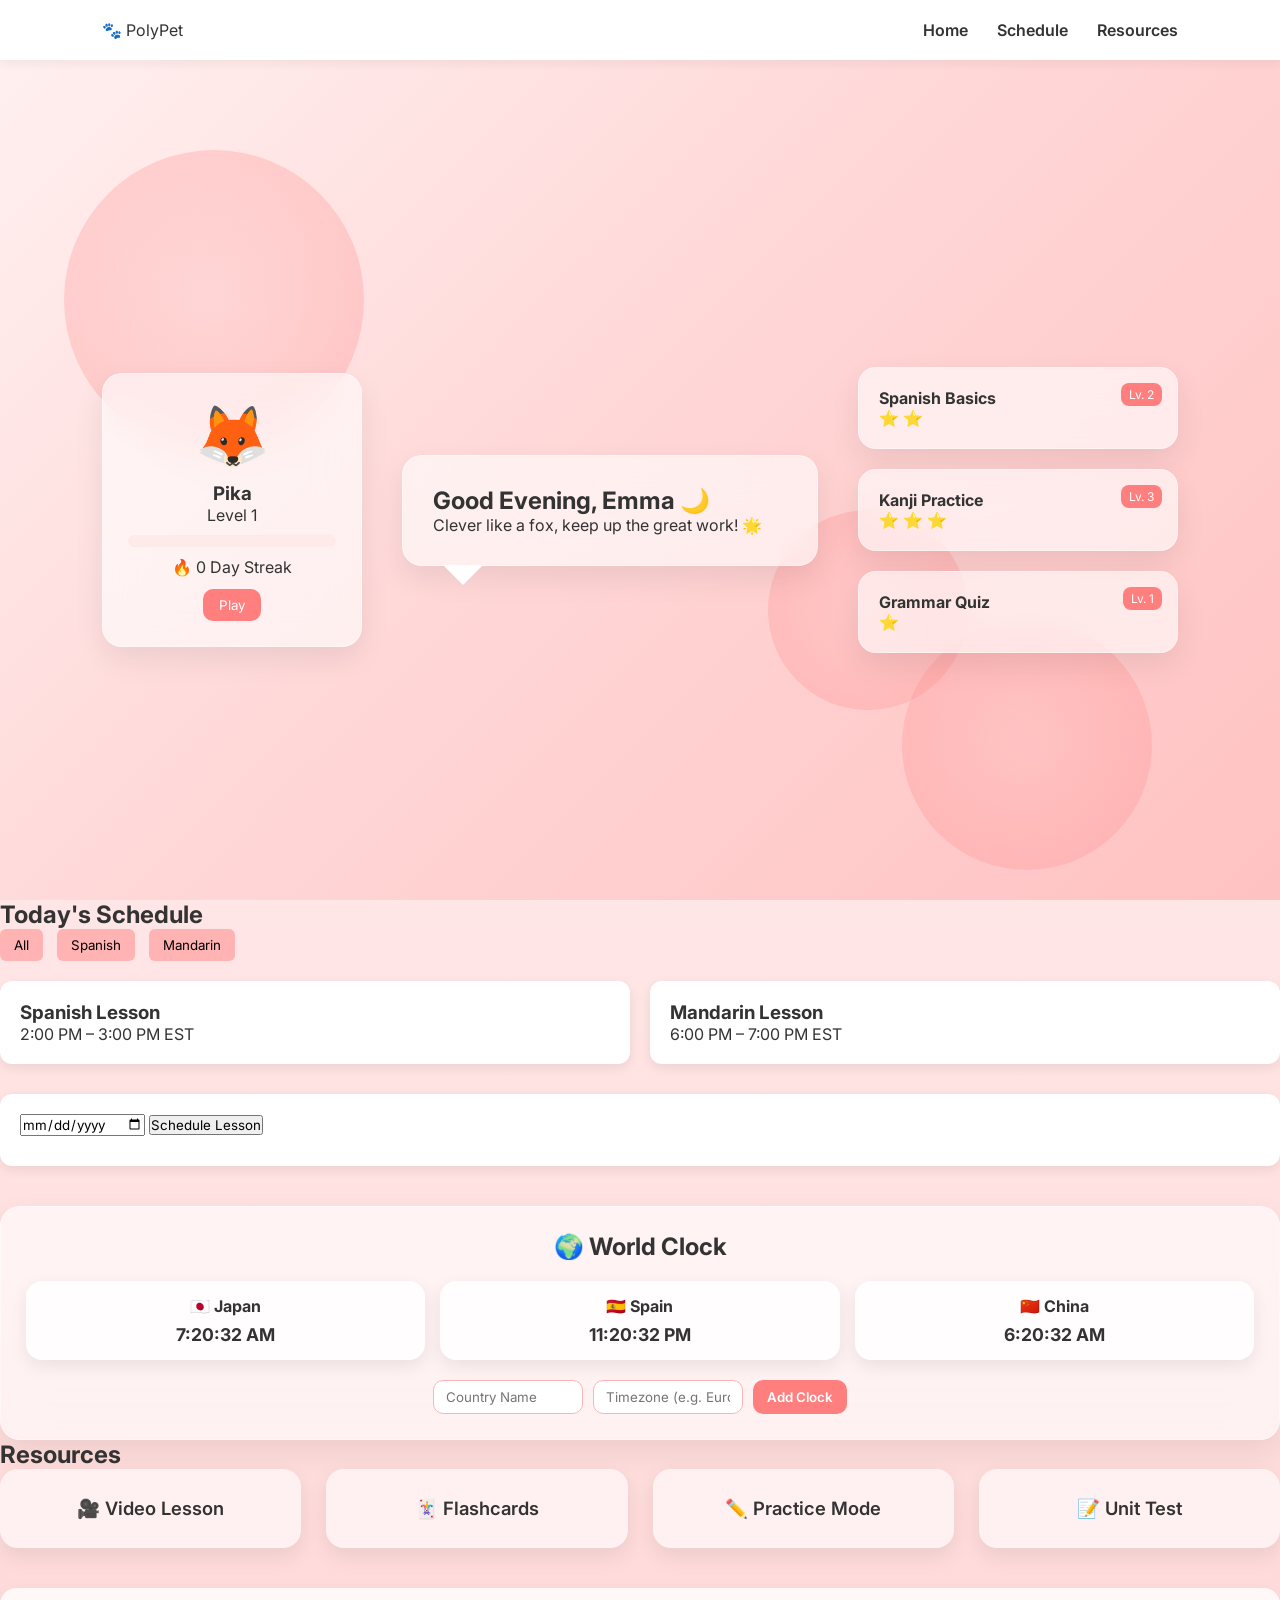
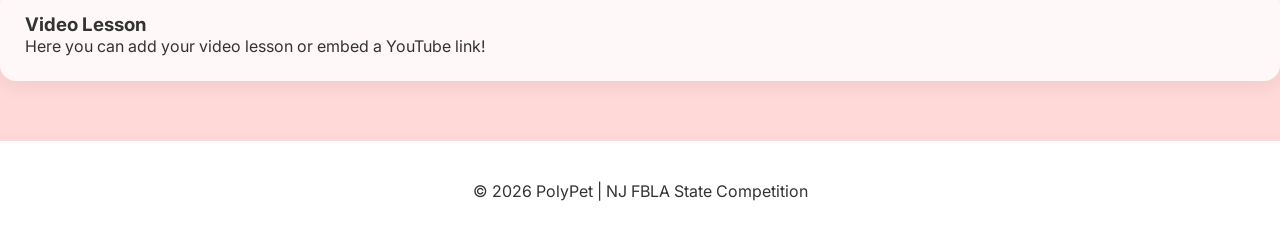
==== index.html @ 811ab8f0 "Update index.html" ====
<!DOCTYPE html>
<html lang="en">
<head>
  <meta charset="UTF-8" />
  <meta name="viewport" content="width=device-width, initial-scale=1.0" />
  <title>PolyPet</title>
  <link rel="stylesheet" href="css/styles.css" />
  <link href="https://fonts.googleapis.com/css2?family=Inter:wght@400;600;700&display=swap" rel="stylesheet">
</head>
<body>

  <!-- NAVBAR -->
  <nav class="navbar">
    <div class="logo">🐾 PolyPet</div>
    <div class="nav-links">
      <a onclick="scrollToSection('home')">Home</a>
      <a onclick="scrollToSection('schedule')">Schedule</a>
      <a onclick="scrollToSection('resources')">Resources</a>
    </div>
  </nav>

  <!-- HERO -->
  <section id="home" class="hero section">
    <div class="bg-blobs">
      <span></span>
      <span></span>
      <span></span>
    </div>

    <div class="hero-container">
      <!-- LEFT: PET CARD -->
      <div class="pet-panel">
        <div class="pet-avatar">🦊</div>
        <h3>Pika</h3>
        <p>Level <span id="level">1</span></p>
        <div class="xp-bar">
          <div id="xp-fill"></div>
        </div>
        <p>🔥 <span id="streak">0</span> Day Streak</p>
        <button onclick="completeLesson()">Play</button>
      </div>

      <!-- CENTER: SPEECH BUBBLE -->
      <div class="speech-bubble">
        <h2 id="dynamicGreeting">Welcome Back, Emma!</h2>
        <p>Clever like a fox, keep up the great work! 🌟</p>
      </div>

      <!-- RIGHT: FLOATING LESSON CARDS -->
      <div class="lesson-cards">
        <div class="lesson-card float">
          <h4>Spanish Basics</h4>
          <p>⭐ ⭐</p>
          <span class="lvl">Lv. 2</span>
        </div>
        <div class="lesson-card float delay1">
          <h4>Kanji Practice</h4>
          <p>⭐ ⭐ ⭐</p>
          <span class="lvl">Lv. 3</span>
        </div>
        <div class="lesson-card float delay2">
          <h4>Grammar Quiz</h4>
          <p>⭐</p>
          <span class="lvl">Lv. 1</span>
        </div>
      </div>
    </div>
  </section>

  <!-- SCHEDULE -->
  <section id="schedule" class="section">
    <h2>Today's Schedule</h2>

    <div class="filter-buttons">
      <button onclick="filterSchedule('all')">All</button>
      <button onclick="filterSchedule('spanish')">Spanish</button>
      <button onclick="filterSchedule('mandarin')">Mandarin</button>
    </div>

    <div class="schedule-grid">
      <div class="event spanish">
        <h3>Spanish Lesson</h3>
        <p>2:00 PM – 3:00 PM EST</p>
      </div>
      <div class="event mandarin">
        <h3>Mandarin Lesson</h3>
        <p>6:00 PM – 7:00 PM EST</p>
      </div>
    </div>

    <!-- INTERACTIVE CALENDAR -->
    <div class="calendar-box">
      <input type="date" id="lesson-date">
      <button onclick="scheduleLesson()">Schedule Lesson</button>
      <ul id="lesson-list"></ul>
    </div>

    <!-- WORLD CLOCK -->
    <div class="world-clock">
      <h3 class="world-clock-title">🌍 World Clock</h3>
      <div id="clock-container" class="clock-container"></div>

      <div class="add-clock-box">
        <input type="text" id="new-country" placeholder="Country Name">
        <input type="text" id="new-tz" placeholder="Timezone (e.g. Europe/Berlin)">
        <button id="add-clock-btn" type="button">Add Clock</button>
      </div>
    </div>
  </section>

  <!-- RESOURCES -->
  <section id="resources" class="section">
    <h2>Resources</h2>

    <!-- FOUR BUTTON CARDS -->
    <div class="resource-cards">
      <div class="resource-card" onclick="showResource('video')">🎥 Video Lesson</div>
      <div class="resource-card" onclick="showResource('flashcards')">🃏 Flashcards</div>
      <div class="resource-card" onclick="showResource('practice')">✏️ Practice Mode</div>
      <div class="resource-card" onclick="showResource('test')">📝 Unit Test</div>
    </div>

    <!-- RESOURCE CONTENT BOXES -->
    <div id="video" class="resource-content" style="display:none;">
      <h3>Video Lesson</h3>
      <p>Here you can add your video lesson or embed a YouTube link!</p>
    </div>

    <div id="flashcards" class="resource-content" style="display:none;">
      <h3>Flashcards</h3>
      <div id="flashcard" class="flashcard" onclick="flipCard()">Click "Load Flashcards" to start</div>
      <div class="menu-buttons">
        <button onclick="loadSpanishLevel3()">Load Flashcards</button>
        <button onclick="nextCard()">Next</button>
      </div>
    </div>

    <div id="practice" class="resource-content" style="display:none;">
      <h3>Practice Mode</h3>
      <div id="practice-box">
        <p id="practiceQuestion">Click "Start Practice" to begin.</p>
        <input id="practiceInput" type="text" placeholder="Type your answer here">
        <button onclick="checkPractice()">Check Answer</button>
        <p id="practiceResult"></p>
        <button onclick="nextPractice()" id="nextPracticeBtn" style="display:none;">Next</button>
      </div>
      <div class="menu-buttons">
        <button onclick="startPractice()">Start Practice</button>
      </div>
    </div>

    <div id="test" class="resource-content" style="display:none;">
      <h3>Unit Test</h3>
      <div id="unitTest"></div>
    </div>
  </section>

  <!-- CONFETTI CANVAS -->
  <canvas id="confettiCanvas"></canvas>

  <footer>
    © 2026 PolyPet | NJ FBLA State Competition
  </footer>

  <script src="js/script.js"></script>
</body>
</html>
---- css/styles.css ----
/* RESET & BASE */
* { margin: 0; padding: 0; box-sizing: border-box; font-family: 'Inter', sans-serif; }
body { background: linear-gradient(180deg,#fff6f6,#ffd6d6); color:#333; scroll-behavior: smooth; }

/* NAVBAR */
.navbar { display:flex; justify-content:space-between; padding:20px 8%; background:white; position:fixed; width:100%; top:0; box-shadow:0 4px 10px rgba(0,0,0,0.05); z-index:1000; }
.nav-links a { margin-left:25px; font-weight:600; cursor:pointer; }

/* HERO */
.hero { height:100vh; display:flex; align-items:center; justify-content:center; background: linear-gradient(135deg,#fff1f1,#ffd6d6,#ffc2c2); padding:120px 8% 0 8%; position:relative; overflow:hidden; }
.hero-container { display:grid; grid-template-columns:260px 1fr 320px; gap:40px; align-items:center; width:100%; position:relative; z-index:2; }

/* PET PANEL */
.pet-panel { background: rgba(255,255,255,0.6); backdrop-filter:blur(20px); border:1px solid rgba(255,255,255,0.4); padding:25px; border-radius:20px; text-align:center; box-shadow:0 12px 30px rgba(0,0,0,0.08);}
.pet-avatar { font-size:60px; margin-bottom:10px; }
.pet-panel button { margin-top:12px; padding:8px 16px; border:none; background:#ff7f7f; color:white; border-radius:10px; cursor:pointer; }

/* SPEECH BUBBLE */
.speech-bubble { background: rgba(255,255,255,0.6); backdrop-filter:blur(20px); border:1px solid rgba(255,255,255,0.4); padding:30px; border-radius:20px; position:relative; box-shadow:0 12px 30px rgba(0,0,0,0.08);}
.speech-bubble::after { content:""; position:absolute; left:40px; bottom:-20px; border-width:20px 20px 0 20px; border-style:solid; border-color:white transparent transparent transparent; }

/* LESSON CARDS */
.lesson-cards { display:flex; flex-direction:column; gap:20px; }
.lesson-card { background: rgba(255,255,255,0.6); backdrop-filter:blur(20px); border:1px solid rgba(255,255,255,0.4); padding:20px; border-radius:18px; box-shadow:0 12px 30px rgba(0,0,0,0.08); position:relative; transition: transform 0.3s ease, box-shadow 0.3s ease; }
.lesson-card .lvl { position:absolute; top:15px; right:15px; background:#ff7f7f; color:white; padding:4px 8px; border-radius:8px; font-size:12px; }
.lesson-card:hover { transform:translateY(-8px) scale(1.02); box-shadow:0 20px 40px rgba(0,0,0,0.15); }

/* FLOATING ANIMATION */
@keyframes float { 0%{transform:translateY(0);} 50%{transform:translateY(-8px);} 100%{transform:translateY(0);} }
.float { animation:float 4s ease-in-out infinite; }
.delay1 { animation-delay:1s; }
.delay2 { animation-delay:2s; }

/* SCHEDULE GRID */
.schedule-grid { display:grid; grid-template-columns:repeat(auto-fit,minmax(250px,1fr)); gap:20px; margin-top:20px; }
.event { background:white; padding:20px; border-radius:12px; box-shadow:0 4px 12px rgba(0,0,0,0.08); transition:0.3s; }
.event:hover { transform:translateY(-5px); }

/* FILTER BUTTONS */
.filter-buttons button { margin-right:10px; padding:8px 14px; border:none; border-radius:6px; background:#ffb3b3; cursor:pointer; }

/* CALENDAR */
.calendar-box { margin-top:30px; background:white; padding:20px; border-radius:12px; box-shadow:0 4px 12px rgba(0,0,0,0.08);}
#lesson-list { margin-top:10px; list-style:none; }

/* RESOURCES */
.resources-grid { display:grid; grid-template-columns:repeat(auto-fit,minmax(220px,1fr)); gap:20px; margin-top:20px;}
.resource-card { background:white; padding:30px; text-align:center; border-radius:12px; font-weight:600; box-shadow:0 4px 12px rgba(0,0,0,0.08); cursor:pointer; transition:0.3s;}
.resource-card:hover { transform:translateY(-5px); background:#ffe5e5; }

/* RESOURCE CONTENT */
.resource-content { display:none; background:#fff8f8; padding:20px; border-radius:12px; box-shadow:0 6px 20px rgba(0,0,0,0.08); margin-bottom:30px; }

/* SECTIONS FADE-IN */
.section { opacity:0; transform:translateY(40px); transition:all 0.6s ease; }
.section.visible { opacity:1; transform:translateY(0); }

/* FOOTER */
footer { padding:40px; text-align:center; background:white; margin-top:60px; }

/* PET DASHBOARD XP BAR */
.xp-bar { width:100%; height:12px; background:#ffeaea; border-radius:10px; margin:10px 0; overflow:hidden; }
#xp-fill { height:100%; width:0%; background:linear-gradient(90deg,#ff7f7f,#ffb3b3); transition:width 0.5s ease; }

/* BACKGROUND BLOBS */
.bg-blobs { position:absolute; width:100%; height:100%; overflow:hidden; z-index:0; }
.bg-blobs span { position:absolute; border-radius:50%; background:radial-gradient(circle,#ffb3b3,#ff7f7f); opacity:0.3; animation:blobMove 18s infinite ease-in-out alternate; }
.bg-blobs span:nth-child(1){ width:300px;height:300px;top:10%;left:5%; }
.bg-blobs span:nth-child(2){ width:250px;height:250px;bottom:10%;right:10%; animation-delay:3s; }
.bg-blobs span:nth-child(3){ width:200px;height:200px;top:50%;left:60%; animation-delay:6s; }
@keyframes blobMove { 0%{transform:translate(0,0) scale(1);} 100%{transform:translate(40px,-40px) scale(1.2);} }

/* CONFETTI CANVAS */
#confettiCanvas { position:fixed; pointer-events:none; top:0; left:0; width:100%; height:100%; }

/* MOBILE RESPONSIVE */
@media(max-width:900px){ .hero-container{ grid-template-columns:1fr; text-align:center;} .speech-bubble::after{ left:50%; transform:translateX(-50%); } }

/* WORLD CLOCK */
.world-clock { margin-top: 40px; text-align: center; background: rgba(255, 255, 255, 0.6); backdrop-filter: blur(20px); border: 1px solid rgba(255, 255, 255, 0.4); border-radius: 20px; padding: 25px; box-shadow: 0 12px 30px rgba(0,0,0,0.08); }
.world-clock-title { font-size: 1.5rem; font-weight: 700; margin-bottom: 20px; text-align: center; }
.clock-container { display: grid; grid-template-columns: repeat(auto-fit, minmax(160px, 1fr)); gap: 15px; margin-bottom: 20px; }
.clock-box { background: rgba(255,255,255,0.8); border-radius: 16px; text-align: center; padding: 15px; font-weight: 600; box-shadow: 0 6px 18px rgba(0,0,0,0.08); transition: transform 0.3s ease, box-shadow 0.3s ease; }
.clock-box:hover { transform: translateY(-5px) scale(1.02); box-shadow: 0 12px 30px rgba(0,0,0,0.15); }
.clock-box h4 { margin-bottom: 8px; font-size: 1rem; }
.clock-box p { font-size: 1.1rem; font-weight: 700; }
.add-clock-box { display: flex; flex-wrap: wrap; gap: 10px; justify-content: center; margin-top: 10px; }
.add-clock-box input { padding: 8px 12px; border-radius: 10px; border: 1px solid #ffb3b3; outline: none; width: 150px; }
.add-clock-box button { padding: 8px 14px; border: none; border-radius: 10px; background: #ff7f7f; color: white; font-weight: 600; cursor: pointer; transition: 0.3s; }
.add-clock-box button:hover { background: #ff5a5a; }

/* LEARNING SECTION */
.language-panel { margin-bottom:20px; text-align:center; }
.learning-box { background:white; padding:20px; border-radius:16px; margin-top:20px; box-shadow:0 6px 18px rgba(0,0,0,0.08); }
#flashcard { background:#fff1f1; padding:40px; margin:15px 0; border-radius:14px; font-weight:600; cursor:pointer; text-align:center; transition:0.3s; }
#flashcard:hover { transform: translateY(-4px) scale(1.02); box-shadow: 0 10px 25px rgba(0,0,0,0.1); }

/* PRACTICE BOX */
.practice-box { background:#fff5f5; padding:25px; border-radius:14px; box-shadow:0 6px 18px rgba(0,0,0,0.08); margin:20px 0; text-align:center; }
.practice-box input { width:60%; max-width:300px; padding:10px; border-radius:10px; border:1px solid #ffb3b3; margin-bottom:10px; }
.practice-box button { padding:8px 16px; border:none; background:#ff7f7f; color:white; border-radius:10px; cursor:pointer; transition:0.3s; }
.practice-box button:hover { background:#ff4f4f; }
.practice-box #practiceResult { margin-top:10px; font-weight:600; }

/* ================= UNIT TEST ================= */
#unitTest {
  max-width: 800px;
  margin: 40px auto;
  padding: 30px;
  background: rgba(255, 255, 255, 0.9);
  border-radius: 20px;
  box-shadow: 0 10px 25px rgba(0,0,0,0.08);
  overflow-y: auto;
  max-height: 80vh;
}

.question-box {
  background: #fff5f5;
  padding: 20px;
  border-radius: 16px;
  margin-bottom: 20px;
  box-shadow: 0 6px 18px rgba(0,0,0,0.05);
}

.question-box p {
  font-weight: 600;
  margin-bottom: 10px;
}

.question-box input[type="text"] {
  width: 70%;
  padding: 8px 12px;
  border: 1px solid #ffb3b3;
  border-radius: 10px;
  outline: none;
  transition: 0.3s;
}

.question-box input[type="text"]:focus {
  border-color: #ff7f7f;
  box-shadow: 0 0 8px rgba(255,127,127,0.3);
}

.question-box input[type="radio"] {
  margin-right: 8px;
  cursor: pointer;
}

#unitTest button {
  display: block;
  margin: 20px auto 0;
  padding: 12px 25px;
  background: #ff7f7f;
  color: white;
  font-weight: 600;
  border: none;
  border-radius: 12px;
  cursor: pointer;
  transition: 0.3s;
}

#unitTest button:hover {
  background: #ff5a5a;
}

/* ================= RESOURCE REFINEMENT ================= */
.resource-cards {
  display: flex;
  flex-wrap: wrap;
  gap: 25px;
  margin-bottom: 40px;
  justify-content: center;
}

.resource-card {
  flex: 1 1 220px;
  background: #fff1f1;
  padding: 28px;
  border-radius: 18px;
  box-shadow: 0 8px 22px rgba(0,0,0,0.08);
  text-align: center;
  font-weight: 600;
  font-size: 1.15rem;
  cursor: pointer;
  transition: transform 0.3s, box-shadow 0.3s, background 0.3s;
}

.resource-card:hover {
  transform: translateY(-6px) scale(1.02);
  box-shadow: 0 14px 30px rgba(0,0,0,0.12);
  background: #ffe5e5;
}

.resource-content {
  background: #fff8f8;
  padding: 25px;
  border-radius: 16px;
  box-shadow: 0 6px 18px rgba(0,0,0,0.06);
  margin-bottom: 40px;
}

/* MOBILE RESPONSIVE */
@media(max-width:900px){
  #unitTest {
    padding: 20px;
    max-height: 70vh;
  }
  .resource-cards {
    gap: 20px;
  }
  .resource-card {
    flex: 1 1 100%;
  }
  .question-box input[type="text"] {
    width: 100%;
  }
}
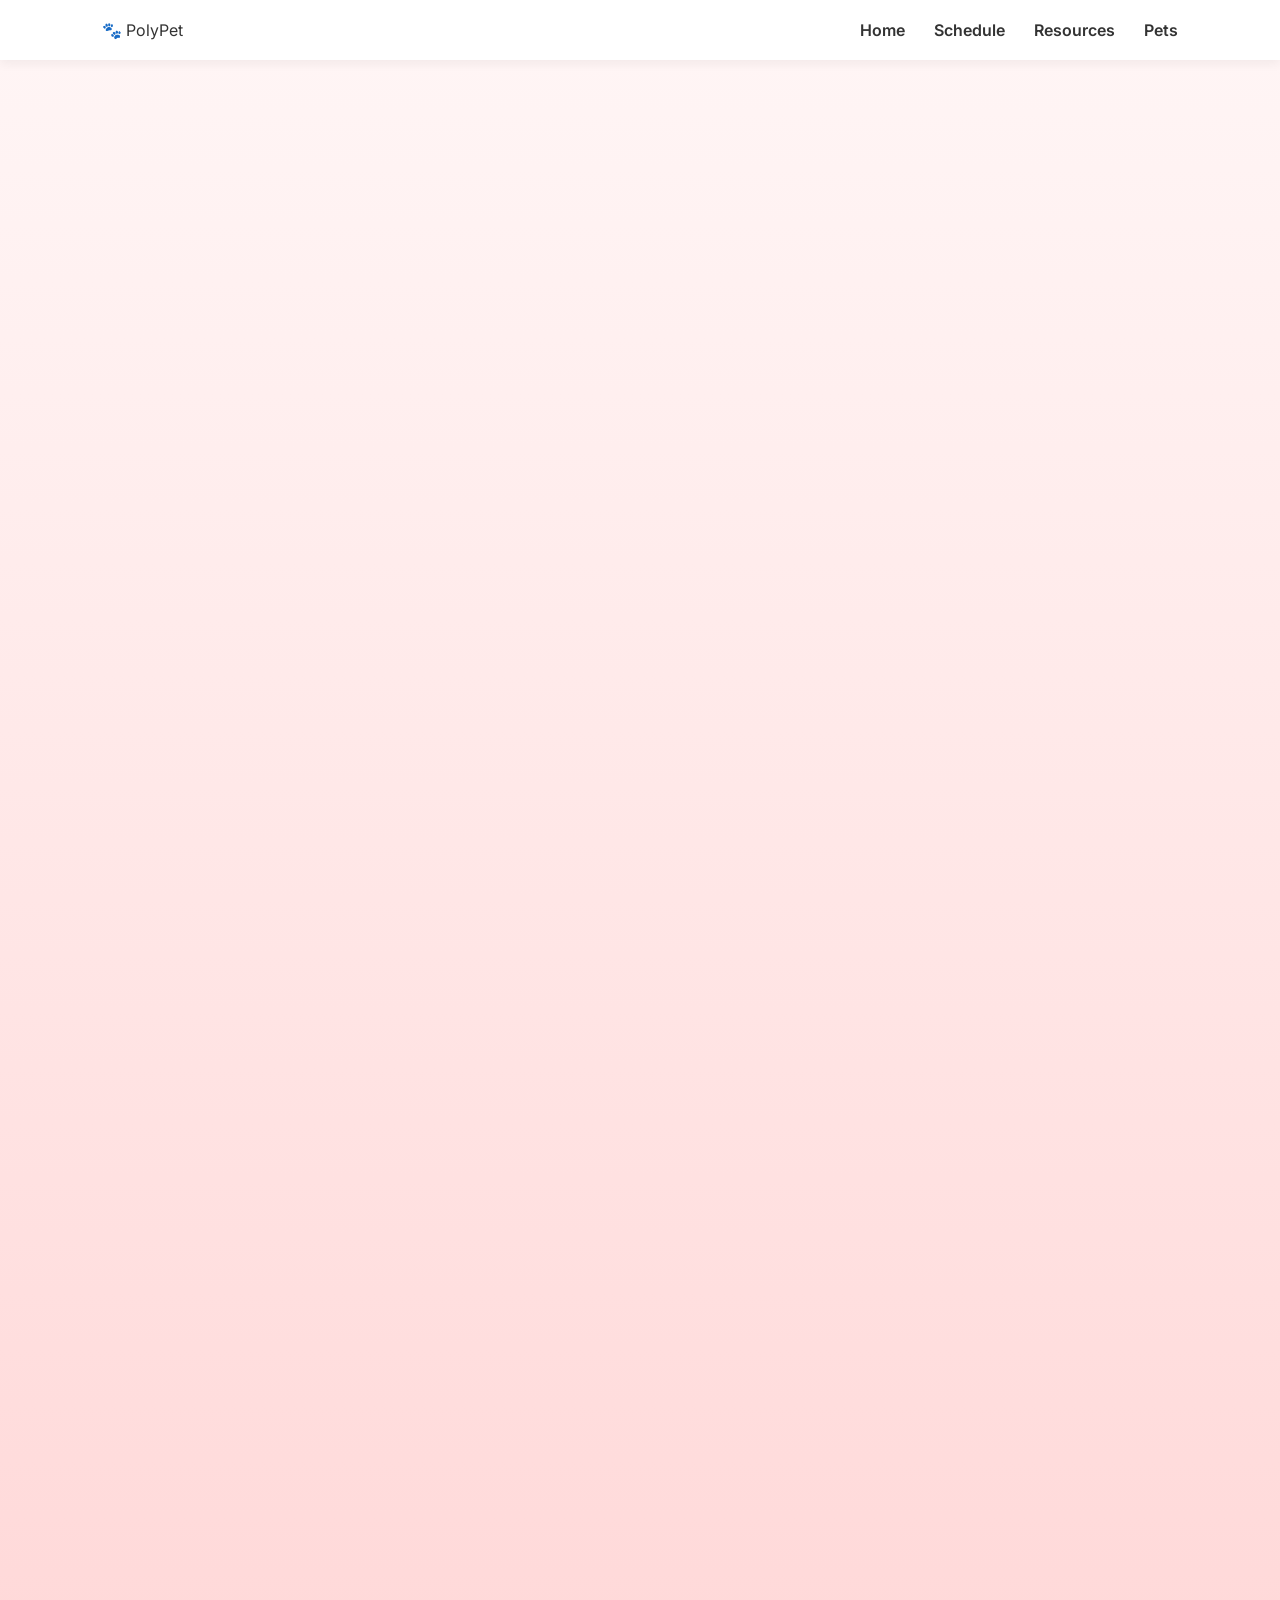
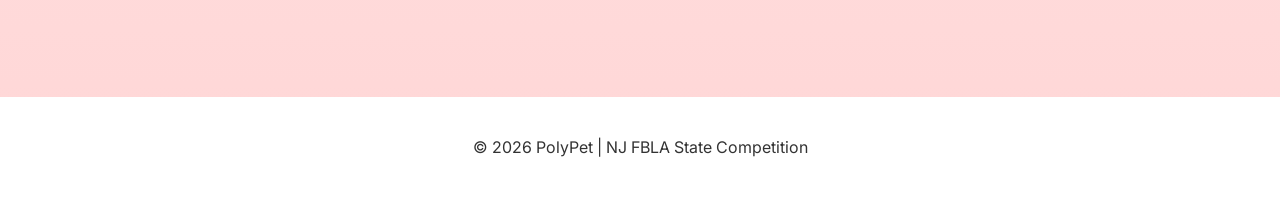
==== commit 2993e0e8: "Update index.html" ====
--- a/index.html
+++ b/index.html
@@ -6,6 +6,62 @@
   <title>PolyPet</title>
   <link rel="stylesheet" href="css/styles.css" />
   <link href="https://fonts.googleapis.com/css2?family=Inter:wght@400;600;700&display=swap" rel="stylesheet">
+  <style>
+    /* ================= PET / COLLECTION CSS ================= */
+    #pet-collection-section {
+      padding: 20px;
+      background: #fff0f0;
+      margin-bottom: 40px;
+    }
+    .pet-collection, .current-pet {
+      display: flex;
+      gap: 20px;
+      flex-wrap: wrap;
+      align-items: center;
+    }
+    .pet-card {
+      border: 2px solid #ff7f7f;
+      border-radius: 12px;
+      padding: 10px;
+      text-align: center;
+      width: 120px;
+      background: #fff8f8;
+      box-shadow: 2px 2px 6px rgba(0,0,0,0.1);
+      cursor: default;
+    }
+    .pet-emoji {
+      font-size: 50px;
+    }
+    .pet-name {
+      font-weight: 600;
+      margin-top: 5px;
+    }
+    .language-badge {
+      margin-top: 3px;
+      font-size: 12px;
+      background: #ffe6e6;
+      padding: 2px 6px;
+      border-radius: 8px;
+      display: inline-block;
+    }
+    .collect-btn {
+      padding: 6px 10px;
+      background: #ff7f7f;
+      color: white;
+      border: none;
+      border-radius: 8px;
+      cursor: pointer;
+      font-size: 14px;
+      margin-top: 10px;
+    }
+    #confettiCanvas {
+      position: fixed;
+      top: 0;
+      left: 0;
+      pointer-events: none;
+      z-index: 9999;
+    }
+  </style>
 </head>
 <body>
 
@@ -16,22 +72,18 @@
       <a onclick="scrollToSection('home')">Home</a>
       <a onclick="scrollToSection('schedule')">Schedule</a>
       <a onclick="scrollToSection('resources')">Resources</a>
+      <a onclick="scrollToSection('pet-collection-section')">Pets</a>
     </div>
   </nav>
 
   <!-- HERO -->
   <section id="home" class="hero section">
-    <div class="bg-blobs">
-      <span></span>
-      <span></span>
-      <span></span>
-    </div>
-
+    <div class="bg-blobs"><span></span><span></span><span></span></div>
     <div class="hero-container">
       <!-- LEFT: PET CARD -->
       <div class="pet-panel">
-        <div class="pet-avatar">🦊</div>
-        <h3>Pika</h3>
+        <div class="pet-avatar" id="current-pet-emoji">🦊</div>
+        <input type="text" id="current-pet-name" class="pet-name" value="Pika">
         <p>Level <span id="level">1</span></p>
         <div class="xp-bar">
           <div id="xp-fill"></div>
@@ -65,6 +117,19 @@
         </div>
       </div>
     </div>
+  </section>
+
+  <!-- PET COLLECTION SECTION -->
+  <section id="pet-collection-section" class="section">
+    <h2>Pet Collection</h2>
+    <div class="current-pet">
+      <!-- Current pet displayed here -->
+    </div>
+    <div class="pet-collection" id="pet-collection"></div>
+    <h4>Collect Demo Pets</h4>
+    <button class="collect-btn" onclick="collectPet('Spanish')">Spanish 🦊</button>
+    <button class="collect-btn" onclick="collectPet('Mandarin')">Mandarin 🐼</button>
+    <button class="collect-btn" onclick="collectPet('Japanese')">Japanese 🐱</button>
   </section>
 
   <!-- SCHEDULE -->
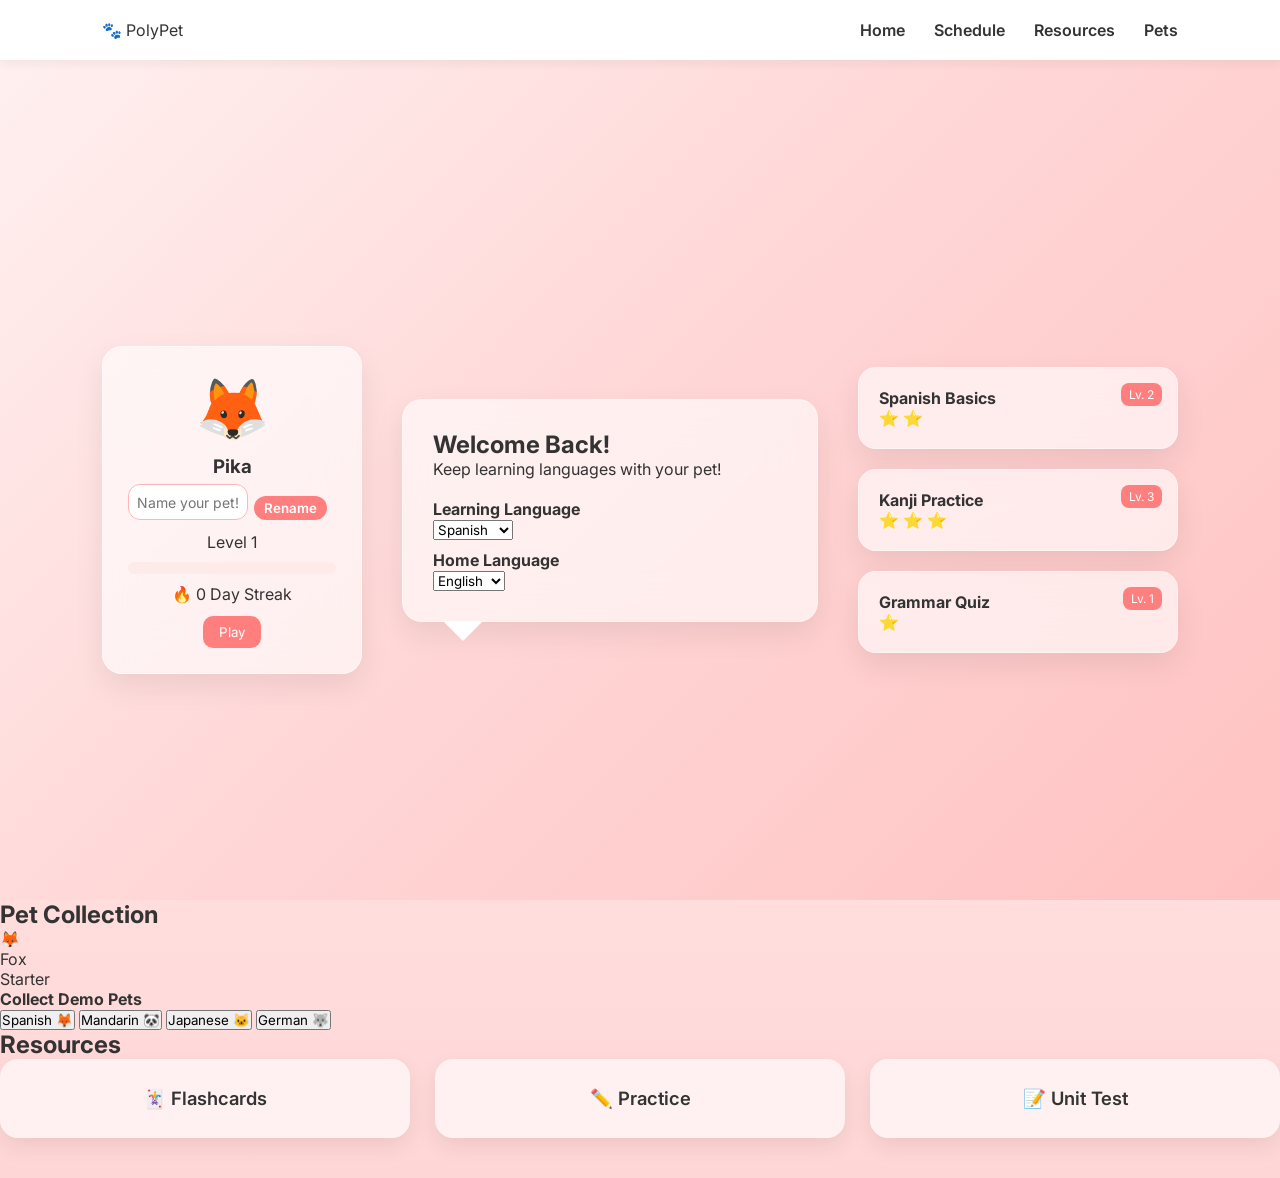
==== commit 6e510939: "Update index.html" ====
--- a/index.html
+++ b/index.html
@@ -1,232 +1,193 @@
 <!DOCTYPE html>
 <html lang="en">
 <head>
-  <meta charset="UTF-8" />
-  <meta name="viewport" content="width=device-width, initial-scale=1.0" />
-  <title>PolyPet</title>
-  <link rel="stylesheet" href="css/styles.css" />
-  <link href="https://fonts.googleapis.com/css2?family=Inter:wght@400;600;700&display=swap" rel="stylesheet">
-  <style>
-    /* ================= PET / COLLECTION CSS ================= */
-    #pet-collection-section {
-      padding: 20px;
-      background: #fff0f0;
-      margin-bottom: 40px;
-    }
-    .pet-collection, .current-pet {
-      display: flex;
-      gap: 20px;
-      flex-wrap: wrap;
-      align-items: center;
-    }
-    .pet-card {
-      border: 2px solid #ff7f7f;
-      border-radius: 12px;
-      padding: 10px;
-      text-align: center;
-      width: 120px;
-      background: #fff8f8;
-      box-shadow: 2px 2px 6px rgba(0,0,0,0.1);
-      cursor: default;
-    }
-    .pet-emoji {
-      font-size: 50px;
-    }
-    .pet-name {
-      font-weight: 600;
-      margin-top: 5px;
-    }
-    .language-badge {
-      margin-top: 3px;
-      font-size: 12px;
-      background: #ffe6e6;
-      padding: 2px 6px;
-      border-radius: 8px;
-      display: inline-block;
-    }
-    .collect-btn {
-      padding: 6px 10px;
-      background: #ff7f7f;
-      color: white;
-      border: none;
-      border-radius: 8px;
-      cursor: pointer;
-      font-size: 14px;
-      margin-top: 10px;
-    }
-    #confettiCanvas {
-      position: fixed;
-      top: 0;
-      left: 0;
-      pointer-events: none;
-      z-index: 9999;
-    }
-  </style>
+<meta charset="UTF-8">
+<meta name="viewport" content="width=device-width, initial-scale=1.0">
+<title>PolyPet</title>
+
+<link rel="stylesheet" href="css/styles.css">
+
+<link href="https://fonts.googleapis.com/css2?family=Inter:wght@400;600;700&display=swap" rel="stylesheet">
+
 </head>
+
 <body>
 
-  <!-- NAVBAR -->
-  <nav class="navbar">
-    <div class="logo">🐾 PolyPet</div>
-    <div class="nav-links">
-      <a onclick="scrollToSection('home')">Home</a>
-      <a onclick="scrollToSection('schedule')">Schedule</a>
-      <a onclick="scrollToSection('resources')">Resources</a>
-      <a onclick="scrollToSection('pet-collection-section')">Pets</a>
-    </div>
-  </nav>
+<nav class="navbar">
+<div class="logo">🐾 PolyPet</div>
 
-  <!-- HERO -->
-  <section id="home" class="hero section">
-    <div class="bg-blobs"><span></span><span></span><span></span></div>
-    <div class="hero-container">
-      <!-- LEFT: PET CARD -->
-      <div class="pet-panel">
-        <div class="pet-avatar" id="current-pet-emoji">🦊</div>
-        <input type="text" id="current-pet-name" class="pet-name" value="Pika">
-        <p>Level <span id="level">1</span></p>
-        <div class="xp-bar">
-          <div id="xp-fill"></div>
-        </div>
-        <p>🔥 <span id="streak">0</span> Day Streak</p>
-        <button onclick="completeLesson()">Play</button>
-      </div>
+<div class="nav-links">
+<a onclick="scrollToSection('home')">Home</a>
+<a onclick="scrollToSection('schedule')">Schedule</a>
+<a onclick="scrollToSection('resources')">Resources</a>
+<a onclick="scrollToSection('pet-collection-section')">Pets</a>
+</div>
+</nav>
 
-      <!-- CENTER: SPEECH BUBBLE -->
-      <div class="speech-bubble">
-        <h2 id="dynamicGreeting">Welcome Back, Emma!</h2>
-        <p>Clever like a fox, keep up the great work! 🌟</p>
-      </div>
 
-      <!-- RIGHT: FLOATING LESSON CARDS -->
-      <div class="lesson-cards">
-        <div class="lesson-card float">
-          <h4>Spanish Basics</h4>
-          <p>⭐ ⭐</p>
-          <span class="lvl">Lv. 2</span>
-        </div>
-        <div class="lesson-card float delay1">
-          <h4>Kanji Practice</h4>
-          <p>⭐ ⭐ ⭐</p>
-          <span class="lvl">Lv. 3</span>
-        </div>
-        <div class="lesson-card float delay2">
-          <h4>Grammar Quiz</h4>
-          <p>⭐</p>
-          <span class="lvl">Lv. 1</span>
-        </div>
-      </div>
-    </div>
-  </section>
+<section id="home" class="hero section">
 
-  <!-- PET COLLECTION SECTION -->
-  <section id="pet-collection-section" class="section">
-    <h2>Pet Collection</h2>
-    <div class="current-pet">
-      <!-- Current pet displayed here -->
-    </div>
-    <div class="pet-collection" id="pet-collection"></div>
-    <h4>Collect Demo Pets</h4>
-    <button class="collect-btn" onclick="collectPet('Spanish')">Spanish 🦊</button>
-    <button class="collect-btn" onclick="collectPet('Mandarin')">Mandarin 🐼</button>
-    <button class="collect-btn" onclick="collectPet('Japanese')">Japanese 🐱</button>
-  </section>
+<div class="hero-container">
 
-  <!-- SCHEDULE -->
-  <section id="schedule" class="section">
-    <h2>Today's Schedule</h2>
+<div class="pet-panel">
 
-    <div class="filter-buttons">
-      <button onclick="filterSchedule('all')">All</button>
-      <button onclick="filterSchedule('spanish')">Spanish</button>
-      <button onclick="filterSchedule('mandarin')">Mandarin</button>
-    </div>
+<div class="pet-avatar">🦊</div>
 
-    <div class="schedule-grid">
-      <div class="event spanish">
-        <h3>Spanish Lesson</h3>
-        <p>2:00 PM – 3:00 PM EST</p>
-      </div>
-      <div class="event mandarin">
-        <h3>Mandarin Lesson</h3>
-        <p>6:00 PM – 7:00 PM EST</p>
-      </div>
-    </div>
+<h3 id="pet-name-display">Pika</h3>
 
-    <!-- INTERACTIVE CALENDAR -->
-    <div class="calendar-box">
-      <input type="date" id="lesson-date">
-      <button onclick="scheduleLesson()">Schedule Lesson</button>
-      <ul id="lesson-list"></ul>
-    </div>
+<div class="pet-name-input-container">
+<input type="text" id="pet-name-input" placeholder="Name your pet!">
+<button id="pet-name-btn">Rename</button>
+</div>
 
-    <!-- WORLD CLOCK -->
-    <div class="world-clock">
-      <h3 class="world-clock-title">🌍 World Clock</h3>
-      <div id="clock-container" class="clock-container"></div>
+<p>Level <span id="level">1</span></p>
 
-      <div class="add-clock-box">
-        <input type="text" id="new-country" placeholder="Country Name">
-        <input type="text" id="new-tz" placeholder="Timezone (e.g. Europe/Berlin)">
-        <button id="add-clock-btn" type="button">Add Clock</button>
-      </div>
-    </div>
-  </section>
+<div class="xp-bar">
+<div id="xp-fill"></div>
+</div>
 
-  <!-- RESOURCES -->
-  <section id="resources" class="section">
-    <h2>Resources</h2>
+<p>🔥 <span id="streak">0</span> Day Streak</p>
 
-    <!-- FOUR BUTTON CARDS -->
-    <div class="resource-cards">
-      <div class="resource-card" onclick="showResource('video')">🎥 Video Lesson</div>
-      <div class="resource-card" onclick="showResource('flashcards')">🃏 Flashcards</div>
-      <div class="resource-card" onclick="showResource('practice')">✏️ Practice Mode</div>
-      <div class="resource-card" onclick="showResource('test')">📝 Unit Test</div>
-    </div>
+<button onclick="completeLesson()">Play</button>
 
-    <!-- RESOURCE CONTENT BOXES -->
-    <div id="video" class="resource-content" style="display:none;">
-      <h3>Video Lesson</h3>
-      <p>Here you can add your video lesson or embed a YouTube link!</p>
-    </div>
+</div>
 
-    <div id="flashcards" class="resource-content" style="display:none;">
-      <h3>Flashcards</h3>
-      <div id="flashcard" class="flashcard" onclick="flipCard()">Click "Load Flashcards" to start</div>
-      <div class="menu-buttons">
-        <button onclick="loadSpanishLevel3()">Load Flashcards</button>
-        <button onclick="nextCard()">Next</button>
-      </div>
-    </div>
 
-    <div id="practice" class="resource-content" style="display:none;">
-      <h3>Practice Mode</h3>
-      <div id="practice-box">
-        <p id="practiceQuestion">Click "Start Practice" to begin.</p>
-        <input id="practiceInput" type="text" placeholder="Type your answer here">
-        <button onclick="checkPractice()">Check Answer</button>
-        <p id="practiceResult"></p>
-        <button onclick="nextPractice()" id="nextPracticeBtn" style="display:none;">Next</button>
-      </div>
-      <div class="menu-buttons">
-        <button onclick="startPractice()">Start Practice</button>
-      </div>
-    </div>
+<div class="speech-bubble">
 
-    <div id="test" class="resource-content" style="display:none;">
-      <h3>Unit Test</h3>
-      <div id="unitTest"></div>
-    </div>
-  </section>
+<h2 id="dynamicGreeting">Welcome Back!</h2>
 
-  <!-- CONFETTI CANVAS -->
-  <canvas id="confettiCanvas"></canvas>
+<p>Keep learning languages with your pet!</p>
 
-  <footer>
-    © 2026 PolyPet | NJ FBLA State Competition
-  </footer>
+<!-- LANGUAGE SETTINGS -->
+<div style="margin-top:20px">
 
-  <script src="js/script.js"></script>
+<p><b>Learning Language</b></p>
+<select id="learningLang">
+<option value="Spanish">Spanish</option>
+<option value="German">German</option>
+<option value="Mandarin">Mandarin</option>
+</select>
+
+<p style="margin-top:10px"><b>Home Language</b></p>
+<select id="homeLang">
+<option value="English">English</option>
+<option value="Russian">Russian</option>
+<option value="Spanish">Spanish</option>
+</select>
+
+</div>
+
+</div>
+
+
+<div class="lesson-cards">
+
+<div class="lesson-card float">
+<h4>Spanish Basics</h4>
+<p>⭐ ⭐</p>
+<span class="lvl">Lv. 2</span>
+</div>
+
+<div class="lesson-card float delay1">
+<h4>Kanji Practice</h4>
+<p>⭐ ⭐ ⭐</p>
+<span class="lvl">Lv. 3</span>
+</div>
+
+<div class="lesson-card float delay2">
+<h4>Grammar Quiz</h4>
+<p>⭐</p>
+<span class="lvl">Lv. 1</span>
+</div>
+
+</div>
+
+</div>
+</section>
+
+
+
+<section id="pet-collection-section" class="section">
+
+<h2>Pet Collection</h2>
+
+<div class="pet-collection" id="pet-collection"></div>
+
+<h4>Collect Demo Pets</h4>
+
+<button class="collect-btn" onclick="collectPet('Spanish')">Spanish 🦊</button>
+
+<button class="collect-btn" onclick="collectPet('Mandarin')">Mandarin 🐼</button>
+
+<button class="collect-btn" onclick="collectPet('Japanese')">Japanese 🐱</button>
+
+<button class="collect-btn" onclick="collectPet('German')">German 🐺</button>
+
+</section>
+
+
+
+<section id="resources" class="section">
+
+<h2>Resources</h2>
+
+<div class="resource-cards">
+
+<div class="resource-card" onclick="showResource('flashcards')">🃏 Flashcards</div>
+
+<div class="resource-card" onclick="showResource('practice')">✏️ Practice</div>
+
+<div class="resource-card" onclick="showResource('test')">📝 Unit Test</div>
+
+</div>
+
+
+<div id="flashcards" class="resource-content">
+
+<h3>Flashcards</h3>
+
+<div id="flashcard">Click Load</div>
+
+<button onclick="loadSpanish()">Load</button>
+<button onclick="nextCard()">Next</button>
+
+</div>
+
+
+
+<div id="practice" class="resource-content">
+
+<h3>Practice</h3>
+
+<p id="practiceQuestion">Start Practice</p>
+
+<input id="practiceInput">
+
+<button onclick="checkPractice()">Check</button>
+
+<p id="practiceResult"></p>
+
+<button onclick="nextPractice()">Next</button>
+
+</div>
+
+
+
+<div id="test" class="resource-content">
+
+<h3>Unit Test</h3>
+
+<div id="unitTest"></div>
+
+</div>
+
+</section>
+
+
+<canvas id="confettiCanvas"></canvas>
+
+<script src="js/script.js"></script>
+
 </body>
 </html>
--- a/css/styles.css
+++ b/css/styles.css
@@ -52,7 +52,11 @@
 .resource-content { display:none; background:#fff8f8; padding:20px; border-radius:12px; box-shadow:0 6px 20px rgba(0,0,0,0.08); margin-bottom:30px; }
 
 /* SECTIONS FADE-IN */
-.section { opacity:0; transform:translateY(40px); transition:all 0.6s ease; }
+.section { 
+  opacity:1; 
+  transform:translateY(0); 
+  transition:all 0.6s ease; 
+}
 .section.visible { opacity:1; transform:translateY(0); }
 
 /* FOOTER */
@@ -215,3 +219,48 @@
     width: 100%;
   }
 }
+/* ================= CUTE PET NAME TAG ================= */
+#current-pet-name {
+  border: none;
+  border-radius: 20px;
+  padding: 6px 12px;
+  background: linear-gradient(135deg, #ffd1dc, #ffe6e6);
+  font-weight: 600;
+  font-size: 18px;
+  text-align: center;
+  box-shadow: 2px 2px 6px rgba(0,0,0,0.1);
+  cursor: text;
+  width: fit-content;
+  max-width: 120px;
+}
+#current-pet-name:focus {
+  outline: none;
+  box-shadow: 0 0 6px #ff7f7f;
+}
+.pet-name-input-container {
+  display: flex;
+  gap: 6px;
+  margin: 6px 0 12px;
+}
+
+#pet-name-input {
+  padding: 4px 8px;
+  border-radius: 12px;
+  border: 1px solid #ffb6b6;
+  font-size: 14px;
+  width: 120px;
+}
+
+#pet-name-btn {
+  padding: 4px 10px;
+  border-radius: 12px;
+  background: #ff7f7f;
+  color: white;
+  border: none;
+  cursor: pointer;
+  font-weight: 600;
+}
+
+#pet-name-btn:hover {
+  background: #ff4f4f;
+}
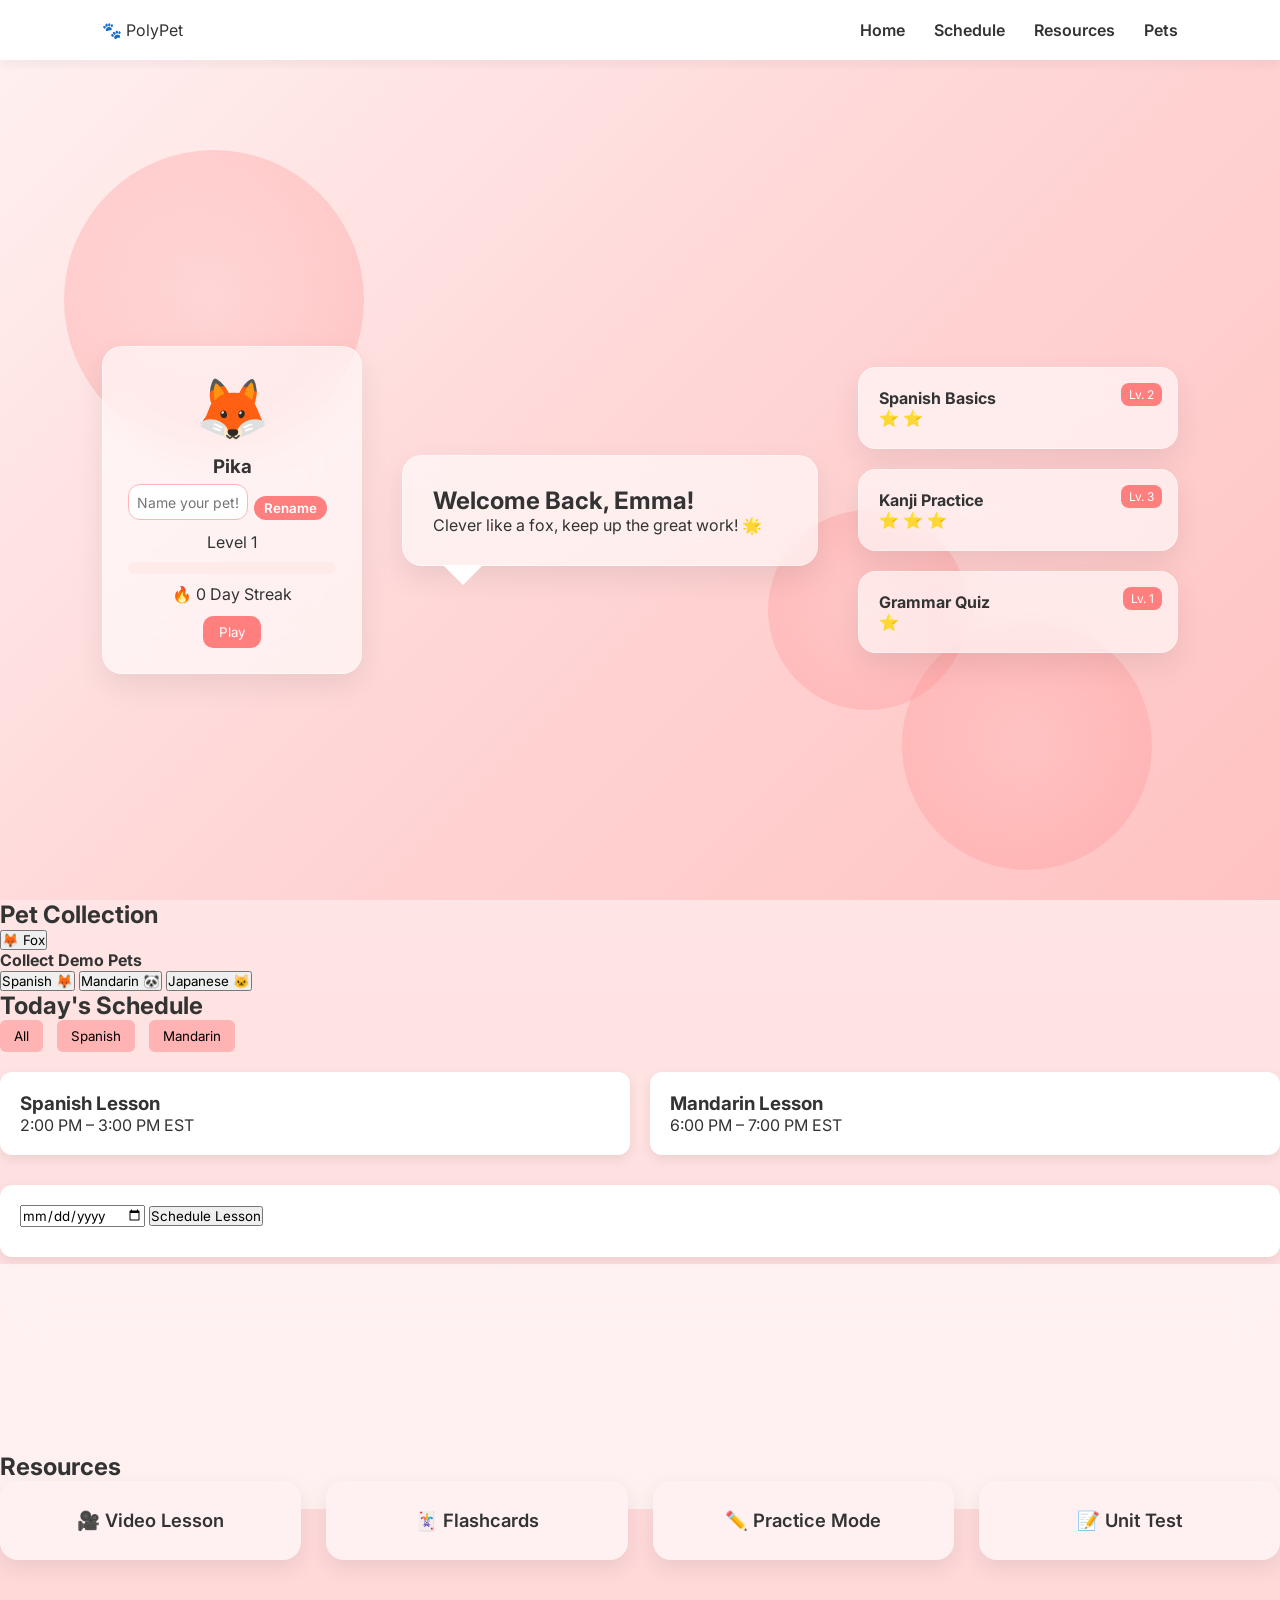
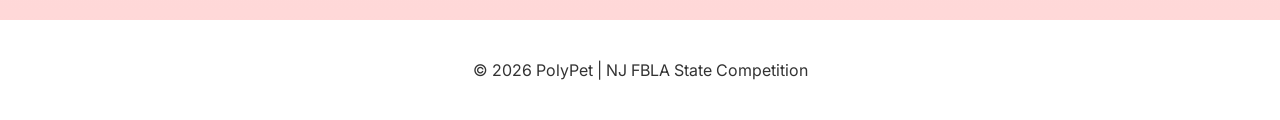
==== commit ae30eed8: "Update index.html" ====
--- a/index.html
+++ b/index.html
@@ -1,193 +1,179 @@
 <!DOCTYPE html>
 <html lang="en">
 <head>
-<meta charset="UTF-8">
-<meta name="viewport" content="width=device-width, initial-scale=1.0">
-<title>PolyPet</title>
-
-<link rel="stylesheet" href="css/styles.css">
-
-<link href="https://fonts.googleapis.com/css2?family=Inter:wght@400;600;700&display=swap" rel="stylesheet">
-
+  <meta charset="UTF-8" />
+  <meta name="viewport" content="width=device-width, initial-scale=1.0" />
+  <title>PolyPet</title>
+  <link rel="stylesheet" href="css/styles.css" />
+  <link href="https://fonts.googleapis.com/css2?family=Inter:wght@400;600;700&display=swap" rel="stylesheet">
 </head>
-
 <body>
 
-<nav class="navbar">
-<div class="logo">🐾 PolyPet</div>
+  <!-- NAVBAR -->
+  <nav class="navbar">
+    <div class="logo">🐾 PolyPet</div>
+    <div class="nav-links">
+      <a onclick="scrollToSection('home')">Home</a>
+      <a onclick="scrollToSection('schedule')">Schedule</a>
+      <a onclick="scrollToSection('resources')">Resources</a>
+      <a onclick="scrollToSection('pet-collection-section')">Pets</a>
+    </div>
+  </nav>
 
-<div class="nav-links">
-<a onclick="scrollToSection('home')">Home</a>
-<a onclick="scrollToSection('schedule')">Schedule</a>
-<a onclick="scrollToSection('resources')">Resources</a>
-<a onclick="scrollToSection('pet-collection-section')">Pets</a>
-</div>
-</nav>
+  <!-- HERO -->
+  <section id="home" class="hero section">
+    <div class="bg-blobs">
+      <span></span>
+      <span></span>
+      <span></span>
+    </div>
+    <div class="hero-container">
 
+      <!-- LEFT: PET CARD -->
+      <div class="pet-panel">
+        <div class="pet-avatar">🦊</div>
+        <h3 id="pet-name-display">Pika</h3>
+        <div class="pet-name-input-container">
+          <input type="text" id="pet-name-input" placeholder="Name your pet!">
+          <button id="pet-name-btn">Rename</button>
+        </div>
+        <p>Level <span id="level">1</span></p>
+        <div class="xp-bar">
+          <div id="xp-fill"></div>
+        </div>
+        <p>🔥 <span id="streak">0</span> Day Streak</p>
+        <button onclick="completeLesson()">Play</button>
+      </div>
 
-<section id="home" class="hero section">
+      <!-- CENTER: SPEECH BUBBLE -->
+      <div class="speech-bubble">
+        <h2 id="dynamicGreeting">Welcome Back, Emma!</h2>
+        <p>Clever like a fox, keep up the great work! 🌟</p>
+      </div>
 
-<div class="hero-container">
+      <!-- RIGHT: FLOATING LESSON CARDS -->
+      <div class="lesson-cards">
+        <div class="lesson-card float">
+          <h4>Spanish Basics</h4>
+          <p>⭐ ⭐</p>
+          <span class="lvl">Lv. 2</span>
+        </div>
+        <div class="lesson-card float delay1">
+          <h4>Kanji Practice</h4>
+          <p>⭐ ⭐ ⭐</p>
+          <span class="lvl">Lv. 3</span>
+        </div>
+        <div class="lesson-card float delay2">
+          <h4>Grammar Quiz</h4>
+          <p>⭐</p>
+          <span class="lvl">Lv. 1</span>
+        </div>
+      </div>
 
-<div class="pet-panel">
+    </div>
+  </section>
 
-<div class="pet-avatar">🦊</div>
+  <!-- PET COLLECTION SECTION -->
+  <section id="pet-collection-section" class="section">
+    <h2>Pet Collection</h2>
+    <div class="current-pet">
+      <!-- Current pet displayed here -->
+    </div>
+    <div class="pet-collection" id="pet-collection"></div>
+    <h4>Collect Demo Pets</h4>
+    <button class="collect-btn" onclick="collectPet('Spanish')">Spanish 🦊</button>
+    <button class="collect-btn" onclick="collectPet('Mandarin')">Mandarin 🐼</button>
+    <button class="collect-btn" onclick="collectPet('Japanese')">Japanese 🐱</button>
+  </section>
 
-<h3 id="pet-name-display">Pika</h3>
+  <!-- SCHEDULE -->
+  <section id="schedule" class="section">
+    <h2>Today's Schedule</h2>
+    <div class="filter-buttons">
+      <button onclick="filterSchedule('all')">All</button>
+      <button onclick="filterSchedule('spanish')">Spanish</button>
+      <button onclick="filterSchedule('mandarin')">Mandarin</button>
+    </div>
+    <div class="schedule-grid">
+      <div class="event spanish">
+        <h3>Spanish Lesson</h3>
+        <p>2:00 PM – 3:00 PM EST</p>
+      </div>
+      <div class="event mandarin">
+        <h3>Mandarin Lesson</h3>
+        <p>6:00 PM – 7:00 PM EST</p>
+      </div>
+    </div>
 
-<div class="pet-name-input-container">
-<input type="text" id="pet-name-input" placeholder="Name your pet!">
-<button id="pet-name-btn">Rename</button>
-</div>
+    <!-- INTERACTIVE CALENDAR -->
+    <div class="calendar-box">
+      <input type="date" id="lesson-date">
+      <button onclick="scheduleLesson()">Schedule Lesson</button>
+      <ul id="lesson-list"></ul>
+    </div>
 
-<p>Level <span id="level">1</span></p>
+    <!-- WORLD CLOCK -->
+    <div class="world-clock">
+      <h3 class="world-clock-title">🌍 World Clock</h3>
+      <div id="clock-container" class="clock-container"></div>
+      <div class="add-clock-box">
+        <input type="text" id="new-country" placeholder="Country Name">
+        <input type="text" id="new-tz" placeholder="Timezone (e.g. Europe/Berlin)">
+        <button id="add-clock-btn" type="button">Add Clock</button>
+      </div>
+    </div>
+  </section>
 
-<div class="xp-bar">
-<div id="xp-fill"></div>
-</div>
+  <!-- RESOURCES -->
+  <section id="resources" class="section">
+    <h2>Resources</h2>
+    <!-- FOUR BUTTON CARDS -->
+    <div class="resource-cards">
+      <div class="resource-card" onclick="showResource('video')">🎥 Video Lesson</div>
+      <div class="resource-card" onclick="showResource('flashcards')">🃏 Flashcards</div>
+      <div class="resource-card" onclick="showResource('practice')">✏️ Practice Mode</div>
+      <div class="resource-card" onclick="showResource('test')">📝 Unit Test</div>
+    </div>
 
-<p>🔥 <span id="streak">0</span> Day Streak</p>
+    <!-- RESOURCE CONTENT BOXES -->
+    <div id="video" class="resource-content" style="display:none;">
+      <h3>Video Lesson</h3>
+      <p>Here you can add your video lesson or embed a YouTube link!</p>
+    </div>
+    <div id="flashcards" class="resource-content" style="display:none;">
+      <h3>Flashcards</h3>
+      <div id="flashcard" class="flashcard" onclick="flipCard()">Click "Load Flashcards" to start</div>
+      <div class="menu-buttons">
+        <button onclick="loadSpanishLevel3()">Load Flashcards</button>
+        <button onclick="nextCard()">Next</button>
+      </div>
+    </div>
+    <div id="practice" class="resource-content" style="display:none;">
+      <h3>Practice Mode</h3>
+      <div id="practice-box">
+        <p id="practiceQuestion">Click "Start Practice" to begin.</p>
+        <input id="practiceInput" type="text" placeholder="Type your answer here">
+        <button onclick="checkPractice()">Check Answer</button>
+        <p id="practiceResult"></p>
+        <button onclick="nextPractice()" id="nextPracticeBtn" style="display:none;">Next</button>
+      </div>
+      <div class="menu-buttons">
+        <button onclick="startPractice()">Start Practice</button>
+      </div>
+    </div>
+    <div id="test" class="resource-content" style="display:none;">
+      <h3>Unit Test</h3>
+      <div id="unitTest"></div>
+    </div>
+  </section>
 
-<button onclick="completeLesson()">Play</button>
+  <!-- CONFETTI CANVAS -->
+  <canvas id="confettiCanvas"></canvas>
 
-</div>
+  <footer>
+    © 2026 PolyPet | NJ FBLA State Competition
+  </footer>
 
-
-<div class="speech-bubble">
-
-<h2 id="dynamicGreeting">Welcome Back!</h2>
-
-<p>Keep learning languages with your pet!</p>
-
-<!-- LANGUAGE SETTINGS -->
-<div style="margin-top:20px">
-
-<p><b>Learning Language</b></p>
-<select id="learningLang">
-<option value="Spanish">Spanish</option>
-<option value="German">German</option>
-<option value="Mandarin">Mandarin</option>
-</select>
-
-<p style="margin-top:10px"><b>Home Language</b></p>
-<select id="homeLang">
-<option value="English">English</option>
-<option value="Russian">Russian</option>
-<option value="Spanish">Spanish</option>
-</select>
-
-</div>
-
-</div>
-
-
-<div class="lesson-cards">
-
-<div class="lesson-card float">
-<h4>Spanish Basics</h4>
-<p>⭐ ⭐</p>
-<span class="lvl">Lv. 2</span>
-</div>
-
-<div class="lesson-card float delay1">
-<h4>Kanji Practice</h4>
-<p>⭐ ⭐ ⭐</p>
-<span class="lvl">Lv. 3</span>
-</div>
-
-<div class="lesson-card float delay2">
-<h4>Grammar Quiz</h4>
-<p>⭐</p>
-<span class="lvl">Lv. 1</span>
-</div>
-
-</div>
-
-</div>
-</section>
-
-
-
-<section id="pet-collection-section" class="section">
-
-<h2>Pet Collection</h2>
-
-<div class="pet-collection" id="pet-collection"></div>
-
-<h4>Collect Demo Pets</h4>
-
-<button class="collect-btn" onclick="collectPet('Spanish')">Spanish 🦊</button>
-
-<button class="collect-btn" onclick="collectPet('Mandarin')">Mandarin 🐼</button>
-
-<button class="collect-btn" onclick="collectPet('Japanese')">Japanese 🐱</button>
-
-<button class="collect-btn" onclick="collectPet('German')">German 🐺</button>
-
-</section>
-
-
-
-<section id="resources" class="section">
-
-<h2>Resources</h2>
-
-<div class="resource-cards">
-
-<div class="resource-card" onclick="showResource('flashcards')">🃏 Flashcards</div>
-
-<div class="resource-card" onclick="showResource('practice')">✏️ Practice</div>
-
-<div class="resource-card" onclick="showResource('test')">📝 Unit Test</div>
-
-</div>
-
-
-<div id="flashcards" class="resource-content">
-
-<h3>Flashcards</h3>
-
-<div id="flashcard">Click Load</div>
-
-<button onclick="loadSpanish()">Load</button>
-<button onclick="nextCard()">Next</button>
-
-</div>
-
-
-
-<div id="practice" class="resource-content">
-
-<h3>Practice</h3>
-
-<p id="practiceQuestion">Start Practice</p>
-
-<input id="practiceInput">
-
-<button onclick="checkPractice()">Check</button>
-
-<p id="practiceResult"></p>
-
-<button onclick="nextPractice()">Next</button>
-
-</div>
-
-
-
-<div id="test" class="resource-content">
-
-<h3>Unit Test</h3>
-
-<div id="unitTest"></div>
-
-</div>
-
-</section>
-
-
-<canvas id="confettiCanvas"></canvas>
-
-<script src="js/script.js"></script>
-
+  <script src="js/script.js"></script>
 </body>
 </html>
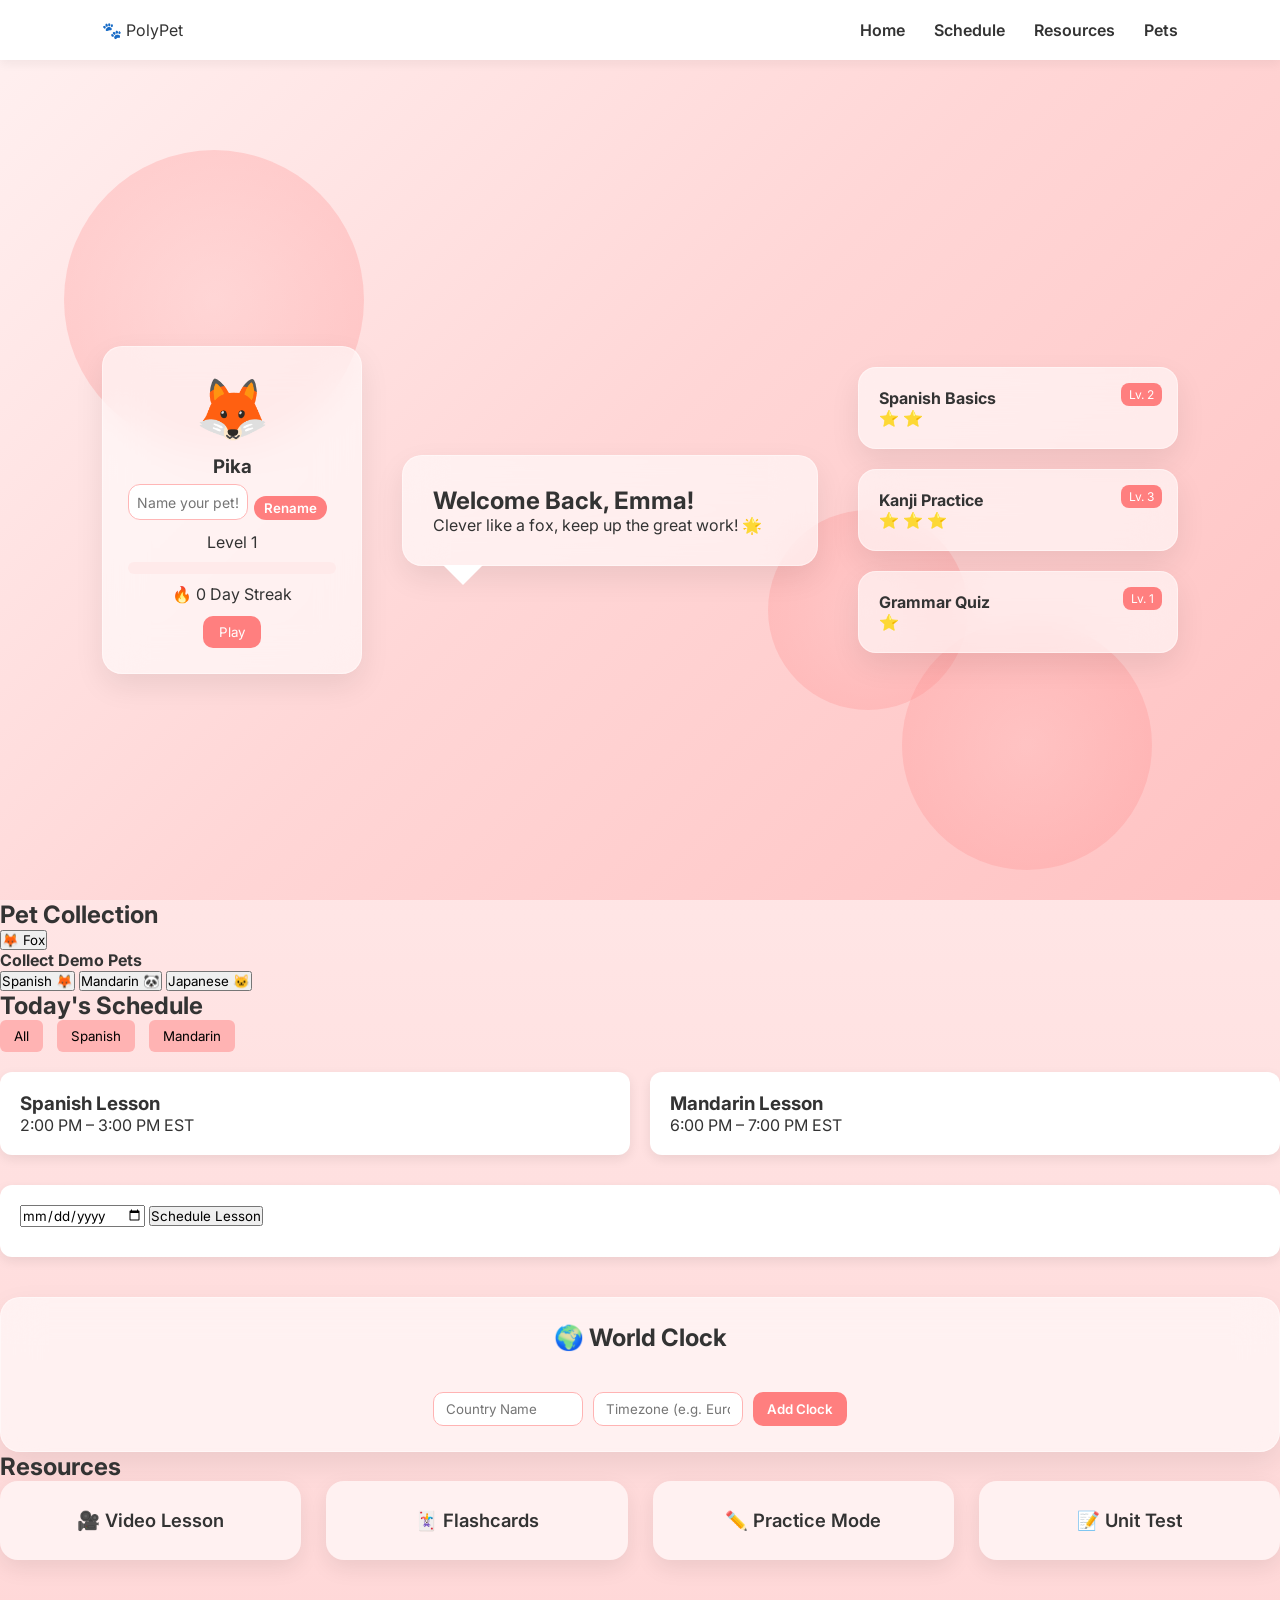
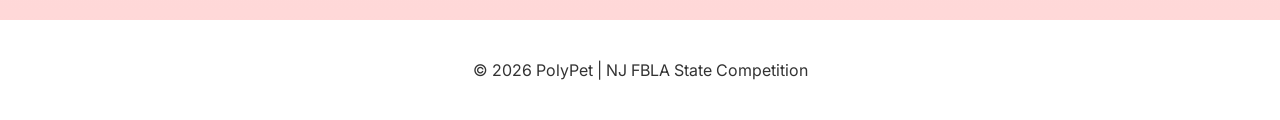
==== commit 8c60ef20: "Update index.html" ====
--- a/index.html
+++ b/index.html
@@ -4,8 +4,12 @@
   <meta charset="UTF-8" />
   <meta name="viewport" content="width=device-width, initial-scale=1.0" />
   <title>PolyPet</title>
+  
+  <!-- Google Fonts -->
+  <link href="https://fonts.googleapis.com/css2?family=Inter:wght@400;600;700&display=swap" rel="stylesheet">
+
+  <!-- CSS -->
   <link rel="stylesheet" href="css/styles.css" />
-  <link href="https://fonts.googleapis.com/css2?family=Inter:wght@400;600;700&display=swap" rel="stylesheet">
 </head>
 <body>
 
@@ -20,7 +24,7 @@
     </div>
   </nav>
 
-  <!-- HERO -->
+  <!-- HERO SECTION -->
   <section id="home" class="hero section">
     <div class="bg-blobs">
       <span></span>
@@ -28,8 +32,8 @@
       <span></span>
     </div>
     <div class="hero-container">
-
-      <!-- LEFT: PET CARD -->
+      
+      <!-- LEFT: PET PANEL -->
       <div class="pet-panel">
         <div class="pet-avatar">🦊</div>
         <h3 id="pet-name-display">Pika</h3>
@@ -38,9 +42,7 @@
           <button id="pet-name-btn">Rename</button>
         </div>
         <p>Level <span id="level">1</span></p>
-        <div class="xp-bar">
-          <div id="xp-fill"></div>
-        </div>
+        <div class="xp-bar"><div id="xp-fill"></div></div>
         <p>🔥 <span id="streak">0</span> Day Streak</p>
         <button onclick="completeLesson()">Play</button>
       </div>
@@ -76,9 +78,7 @@
   <!-- PET COLLECTION SECTION -->
   <section id="pet-collection-section" class="section">
     <h2>Pet Collection</h2>
-    <div class="current-pet">
-      <!-- Current pet displayed here -->
-    </div>
+    <div class="current-pet"></div>
     <div class="pet-collection" id="pet-collection"></div>
     <h4>Collect Demo Pets</h4>
     <button class="collect-btn" onclick="collectPet('Spanish')">Spanish 🦊</button>
@@ -86,7 +86,7 @@
     <button class="collect-btn" onclick="collectPet('Japanese')">Japanese 🐱</button>
   </section>
 
-  <!-- SCHEDULE -->
+  <!-- SCHEDULE SECTION -->
   <section id="schedule" class="section">
     <h2>Today's Schedule</h2>
     <div class="filter-buttons">
@@ -122,12 +122,12 @@
         <button id="add-clock-btn" type="button">Add Clock</button>
       </div>
     </div>
+
   </section>
 
-  <!-- RESOURCES -->
+  <!-- RESOURCES SECTION -->
   <section id="resources" class="section">
     <h2>Resources</h2>
-    <!-- FOUR BUTTON CARDS -->
     <div class="resource-cards">
       <div class="resource-card" onclick="showResource('video')">🎥 Video Lesson</div>
       <div class="resource-card" onclick="showResource('flashcards')">🃏 Flashcards</div>
@@ -135,45 +135,21 @@
       <div class="resource-card" onclick="showResource('test')">📝 Unit Test</div>
     </div>
 
-    <!-- RESOURCE CONTENT BOXES -->
-    <div id="video" class="resource-content" style="display:none;">
-      <h3>Video Lesson</h3>
-      <p>Here you can add your video lesson or embed a YouTube link!</p>
-    </div>
-    <div id="flashcards" class="resource-content" style="display:none;">
-      <h3>Flashcards</h3>
-      <div id="flashcard" class="flashcard" onclick="flipCard()">Click "Load Flashcards" to start</div>
-      <div class="menu-buttons">
-        <button onclick="loadSpanishLevel3()">Load Flashcards</button>
-        <button onclick="nextCard()">Next</button>
-      </div>
-    </div>
-    <div id="practice" class="resource-content" style="display:none;">
-      <h3>Practice Mode</h3>
-      <div id="practice-box">
-        <p id="practiceQuestion">Click "Start Practice" to begin.</p>
-        <input id="practiceInput" type="text" placeholder="Type your answer here">
-        <button onclick="checkPractice()">Check Answer</button>
-        <p id="practiceResult"></p>
-        <button onclick="nextPractice()" id="nextPracticeBtn" style="display:none;">Next</button>
-      </div>
-      <div class="menu-buttons">
-        <button onclick="startPractice()">Start Practice</button>
-      </div>
-    </div>
-    <div id="test" class="resource-content" style="display:none;">
-      <h3>Unit Test</h3>
-      <div id="unitTest"></div>
-    </div>
+    <!-- RESOURCE CONTENT -->
+    <div id="video" class="resource-content"></div>
+    <div id="flashcards" class="resource-content"></div>
+    <div id="practice" class="resource-content"></div>
+    <div id="test" class="resource-content"></div>
+
   </section>
 
   <!-- CONFETTI CANVAS -->
   <canvas id="confettiCanvas"></canvas>
 
-  <footer>
-    © 2026 PolyPet | NJ FBLA State Competition
-  </footer>
+  <!-- FOOTER -->
+  <footer>© 2026 PolyPet | NJ FBLA State Competition</footer>
 
+  <!-- JS -->
   <script src="js/script.js"></script>
 </body>
 </html>
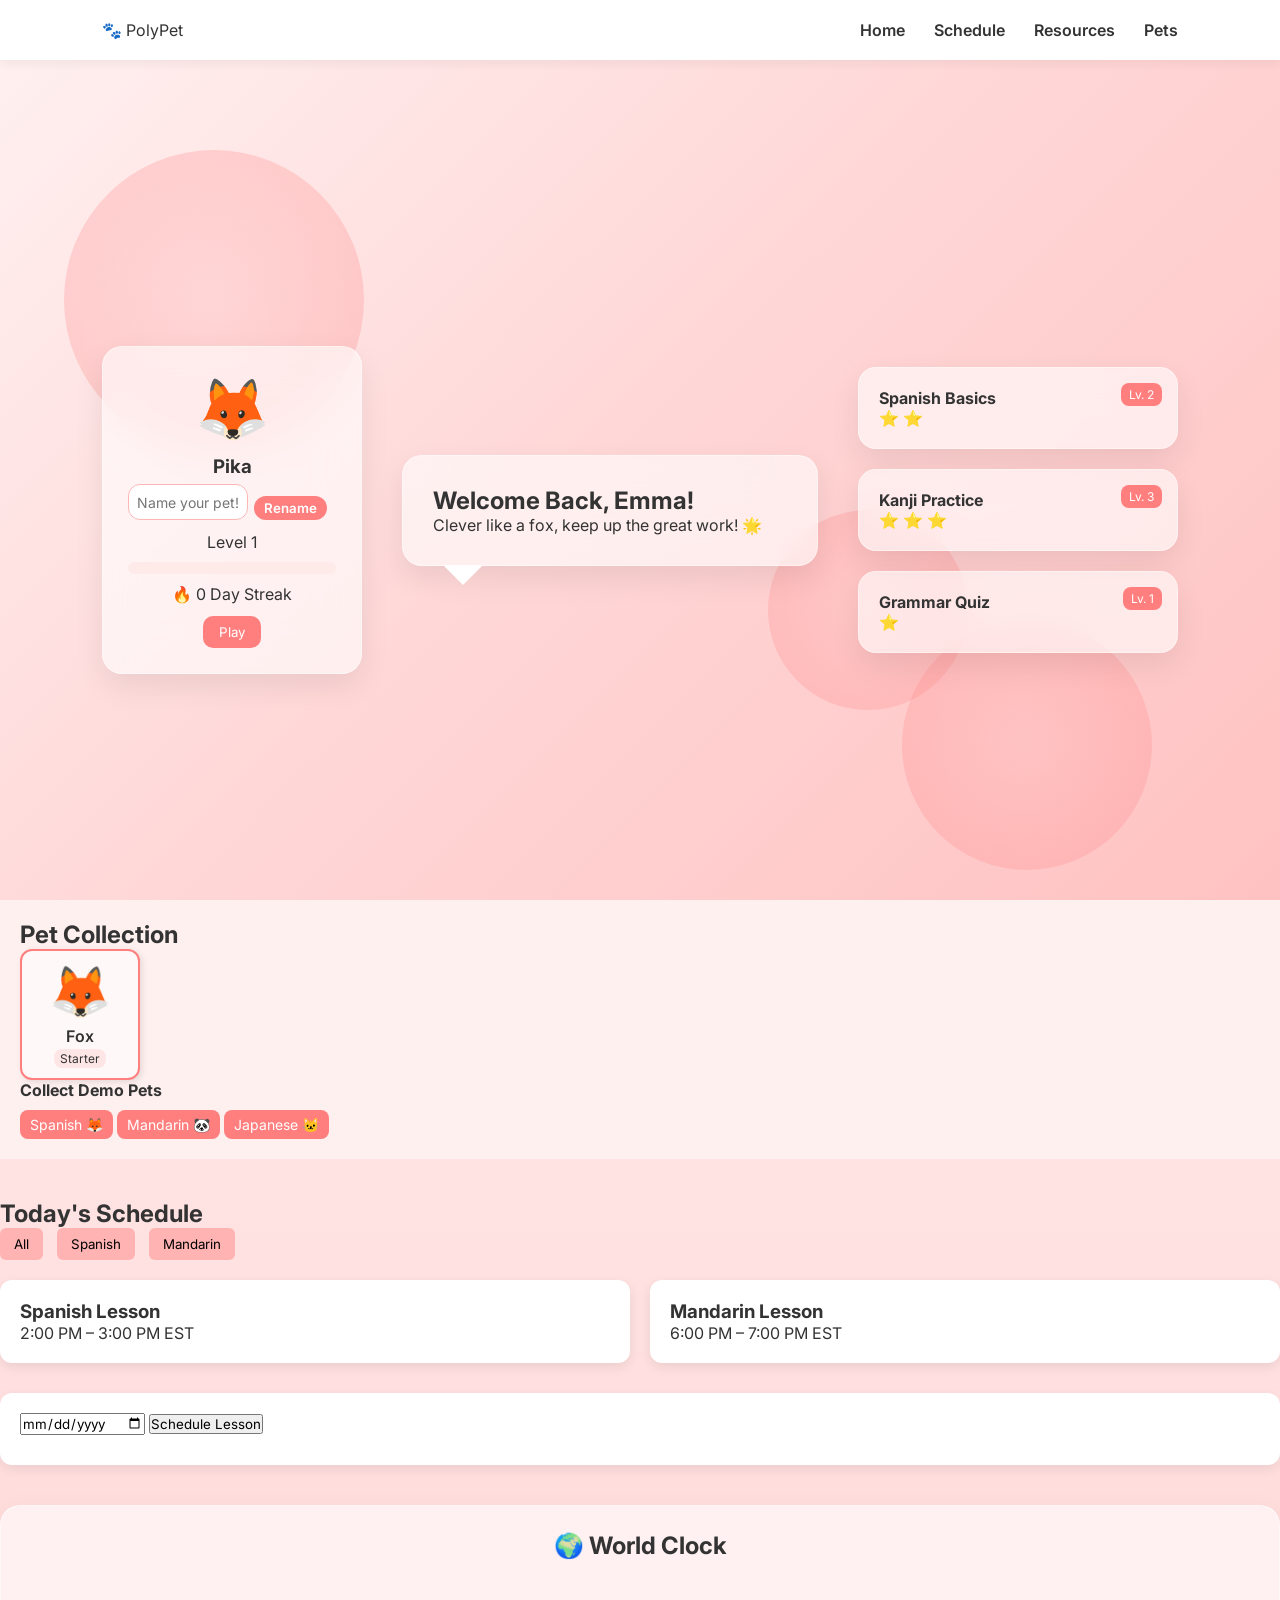
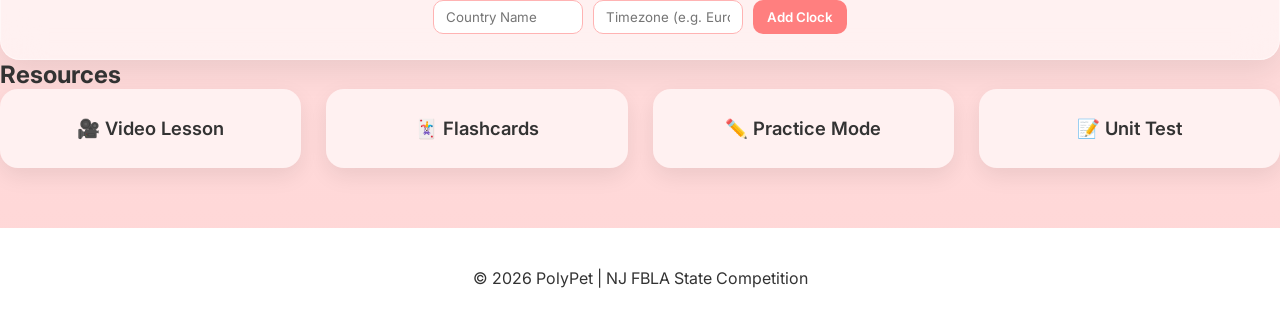
==== commit f08bd8b6: "Update index.html" ====
--- a/index.html
+++ b/index.html
@@ -4,12 +4,64 @@
   <meta charset="UTF-8" />
   <meta name="viewport" content="width=device-width, initial-scale=1.0" />
   <title>PolyPet</title>
-  
-  <!-- Google Fonts -->
+  <link rel="stylesheet" href="css/styles.css" />
   <link href="https://fonts.googleapis.com/css2?family=Inter:wght@400;600;700&display=swap" rel="stylesheet">
-
-  <!-- CSS -->
-  <link rel="stylesheet" href="css/styles.css" />
+  <style>
+    /* ================= PET / COLLECTION CSS ================= */
+    #pet-collection-section {
+      padding: 20px;
+      background: #fff0f0;
+      margin-bottom: 40px;
+    }
+    .pet-collection, .current-pet {
+      display: flex;
+      gap: 20px;
+      flex-wrap: wrap;
+      align-items: center;
+    }
+    .pet-card {
+      border: 2px solid #ff7f7f;
+      border-radius: 12px;
+      padding: 10px;
+      text-align: center;
+      width: 120px;
+      background: #fff8f8;
+      box-shadow: 2px 2px 6px rgba(0,0,0,0.1);
+      cursor: default;
+    }
+    .pet-emoji {
+      font-size: 50px;
+    }
+    .pet-name {
+      font-weight: 600;
+      margin-top: 5px;
+    }
+    .language-badge {
+      margin-top: 3px;
+      font-size: 12px;
+      background: #ffe6e6;
+      padding: 2px 6px;
+      border-radius: 8px;
+      display: inline-block;
+    }
+    .collect-btn {
+      padding: 6px 10px;
+      background: #ff7f7f;
+      color: white;
+      border: none;
+      border-radius: 8px;
+      cursor: pointer;
+      font-size: 14px;
+      margin-top: 10px;
+    }
+    #confettiCanvas {
+      position: fixed;
+      top: 0;
+      left: 0;
+      pointer-events: none;
+      z-index: 9999;
+    }
+  </style>
 </head>
 <body>
 
@@ -24,16 +76,12 @@
     </div>
   </nav>
 
-  <!-- HERO SECTION -->
+  <!-- HERO -->
   <section id="home" class="hero section">
-    <div class="bg-blobs">
-      <span></span>
-      <span></span>
-      <span></span>
-    </div>
+    <div class="bg-blobs"><span></span><span></span><span></span></div>
     <div class="hero-container">
-      
-      <!-- LEFT: PET PANEL -->
+
+      <!-- LEFT: PET CARD -->
       <div class="pet-panel">
         <div class="pet-avatar">🦊</div>
         <h3 id="pet-name-display">Pika</h3>
@@ -42,7 +90,9 @@
           <button id="pet-name-btn">Rename</button>
         </div>
         <p>Level <span id="level">1</span></p>
-        <div class="xp-bar"><div id="xp-fill"></div></div>
+        <div class="xp-bar">
+          <div id="xp-fill"></div>
+        </div>
         <p>🔥 <span id="streak">0</span> Day Streak</p>
         <button onclick="completeLesson()">Play</button>
       </div>
@@ -75,7 +125,7 @@
     </div>
   </section>
 
-  <!-- PET COLLECTION SECTION -->
+  <!-- PET COLLECTION -->
   <section id="pet-collection-section" class="section">
     <h2>Pet Collection</h2>
     <div class="current-pet"></div>
@@ -86,7 +136,7 @@
     <button class="collect-btn" onclick="collectPet('Japanese')">Japanese 🐱</button>
   </section>
 
-  <!-- SCHEDULE SECTION -->
+  <!-- SCHEDULE -->
   <section id="schedule" class="section">
     <h2>Today's Schedule</h2>
     <div class="filter-buttons">
@@ -105,7 +155,7 @@
       </div>
     </div>
 
-    <!-- INTERACTIVE CALENDAR -->
+    <!-- CALENDAR -->
     <div class="calendar-box">
       <input type="date" id="lesson-date">
       <button onclick="scheduleLesson()">Schedule Lesson</button>
@@ -122,12 +172,13 @@
         <button id="add-clock-btn" type="button">Add Clock</button>
       </div>
     </div>
-
-  </section>
-
-  <!-- RESOURCES SECTION -->
+  </section>
+
+  <!-- RESOURCES -->
   <section id="resources" class="section">
     <h2>Resources</h2>
+
+    <!-- RESOURCE CARDS -->
     <div class="resource-cards">
       <div class="resource-card" onclick="showResource('video')">🎥 Video Lesson</div>
       <div class="resource-card" onclick="showResource('flashcards')">🃏 Flashcards</div>
@@ -136,20 +187,44 @@
     </div>
 
     <!-- RESOURCE CONTENT -->
-    <div id="video" class="resource-content"></div>
-    <div id="flashcards" class="resource-content"></div>
-    <div id="practice" class="resource-content"></div>
-    <div id="test" class="resource-content"></div>
-
+    <div id="video" class="resource-content" style="display:none;">
+      <h3>Video Lesson</h3>
+      <p>Here you can add your video lesson or embed a YouTube link!</p>
+    </div>
+    <div id="flashcards" class="resource-content" style="display:none;">
+      <h3>Flashcards</h3>
+      <div id="flashcard" class="flashcard" onclick="flipCard()">Click "Load Flashcards" to start</div>
+      <div class="menu-buttons">
+        <button onclick="loadSpanishLevel3()">Load Flashcards</button>
+        <button onclick="nextCard()">Next</button>
+      </div>
+    </div>
+    <div id="practice" class="resource-content" style="display:none;">
+      <h3>Practice Mode</h3>
+      <div id="practice-box">
+        <p id="practiceQuestion">Click "Start Practice" to begin.</p>
+        <input id="practiceInput" type="text" placeholder="Type your answer here">
+        <button onclick="checkPractice()">Check Answer</button>
+        <p id="practiceResult"></p>
+        <button onclick="nextPractice()" id="nextPracticeBtn" style="display:none;">Next</button>
+      </div>
+      <div class="menu-buttons">
+        <button onclick="startPractice()">Start Practice</button>
+      </div>
+    </div>
+    <div id="test" class="resource-content" style="display:none;">
+      <h3>Unit Test</h3>
+      <div id="unitTest"></div>
+    </div>
   </section>
 
   <!-- CONFETTI CANVAS -->
   <canvas id="confettiCanvas"></canvas>
 
-  <!-- FOOTER -->
-  <footer>© 2026 PolyPet | NJ FBLA State Competition</footer>
-
-  <!-- JS -->
+  <footer>
+    © 2026 PolyPet | NJ FBLA State Competition
+  </footer>
+
   <script src="js/script.js"></script>
 </body>
 </html>
